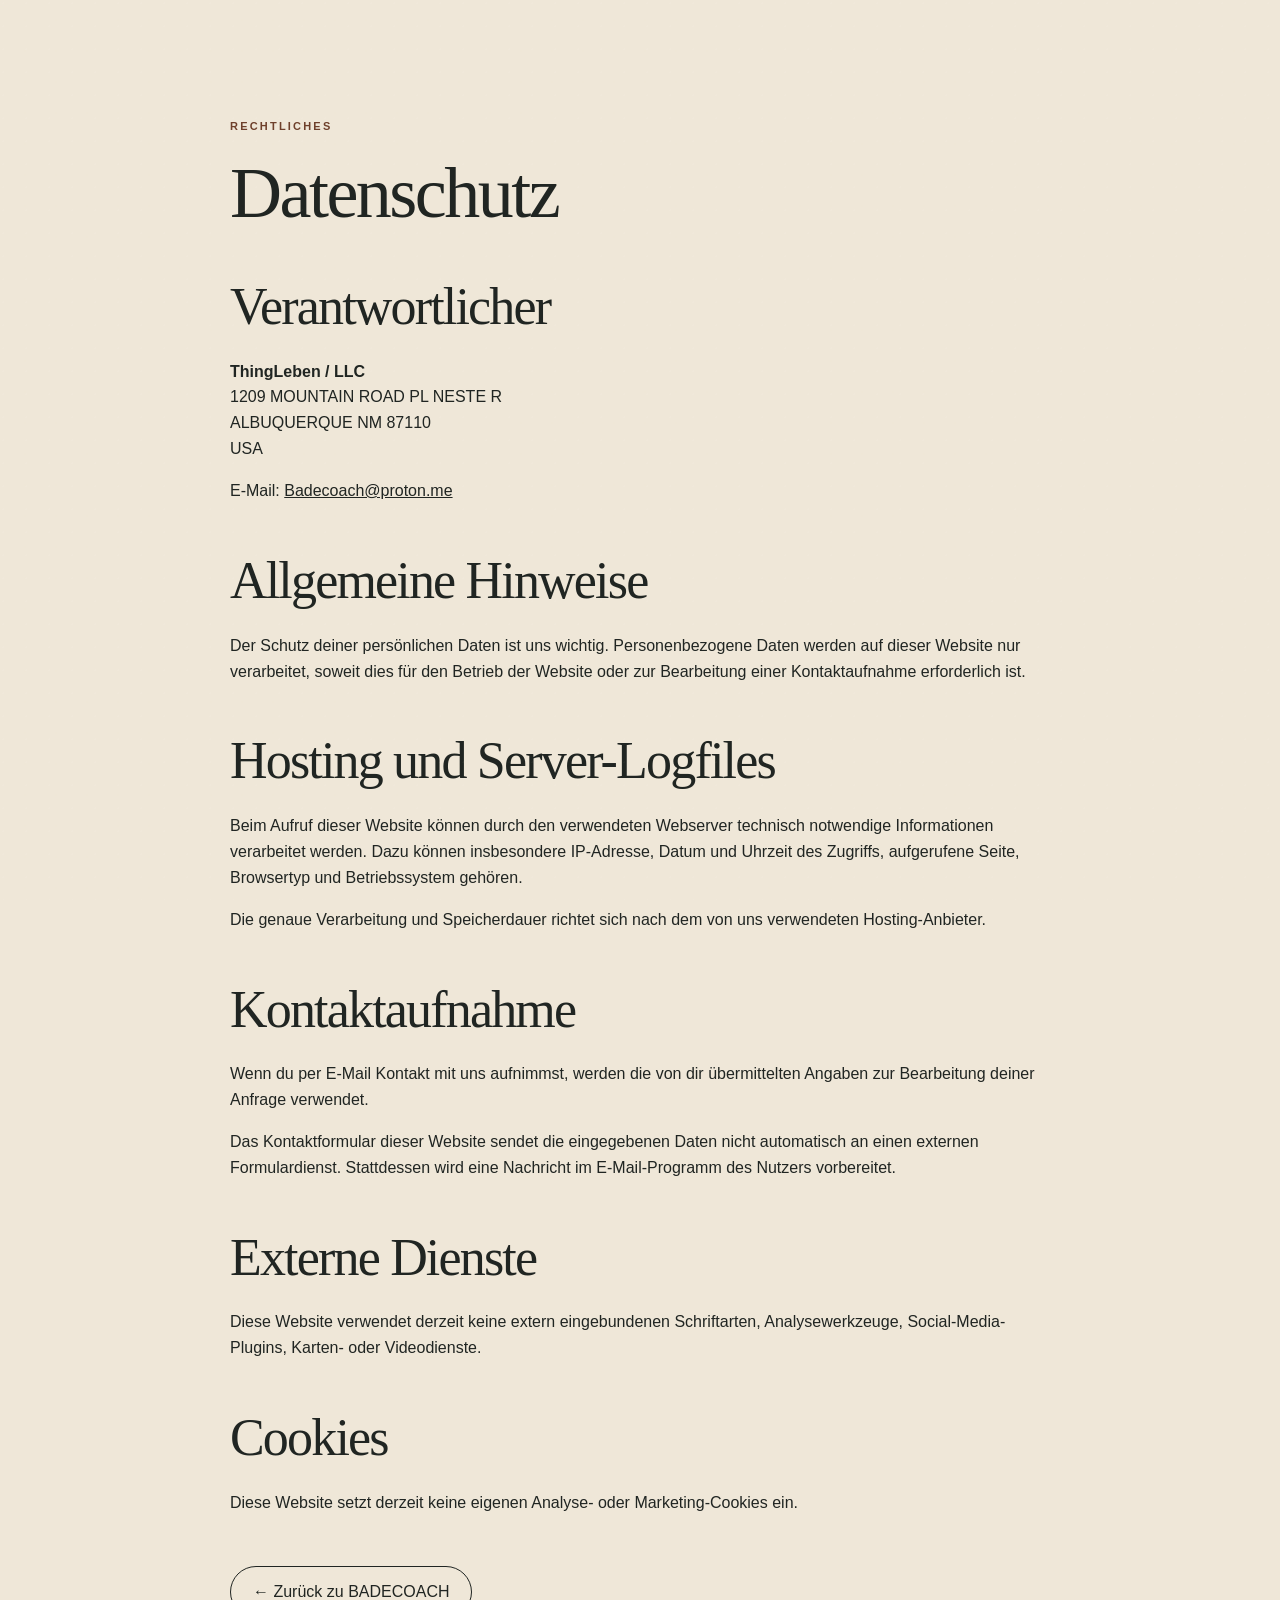
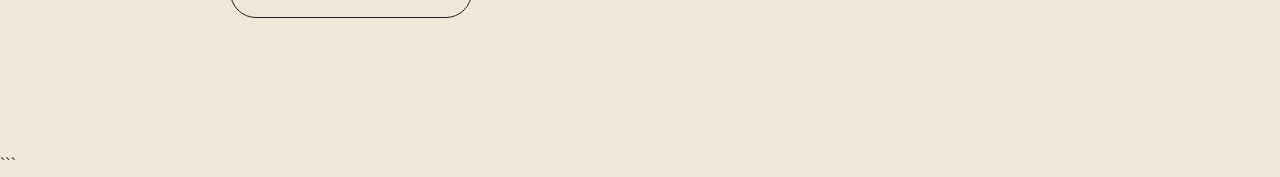
==== datenschutz.html @ 6d828cd8 "BADECOACH Website" ====
<!doctype html>
<html lang="de">

<head>
  <meta charset="utf-8">
  <meta name="viewport" content="width=device-width, initial-scale=1">

  <title>Datenschutz – BADECOACH</title>

  <link rel="stylesheet" href="styles.css">
</head>

<body>

  <main class="section">

    <div class="container" style="max-width:820px">

      <p class="eyebrow">RECHTLICHES</p>

      <h1 style="font-size:clamp(44px,7vw,72px)">
        Datenschutz
      </h1>

      <h2 style="font-size:clamp(32px,5vw,52px); margin-top:50px;">
        Verantwortlicher
      </h2>

      <p>
        <strong>ThingLeben / LLC</strong><br>
        1209 MOUNTAIN ROAD PL NESTE R<br>
        ALBUQUERQUE NM 87110<br>
        USA
      </p>

      <p>
        E-Mail:
        <a href="mailto:Badecoach@proton.me">
          Badecoach@proton.me
        </a>
      </p>


      <h2 style="font-size:clamp(32px,5vw,52px); margin-top:50px;">
        Allgemeine Hinweise
      </h2>

      <p>
        Der Schutz deiner persönlichen Daten ist uns wichtig.
        Personenbezogene Daten werden auf dieser Website nur verarbeitet,
        soweit dies für den Betrieb der Website oder zur Bearbeitung
        einer Kontaktaufnahme erforderlich ist.
      </p>


      <h2 style="font-size:clamp(32px,5vw,52px); margin-top:50px;">
        Hosting und Server-Logfiles
      </h2>

      <p>
        Beim Aufruf dieser Website können durch den verwendeten Webserver
        technisch notwendige Informationen verarbeitet werden.
        Dazu können insbesondere IP-Adresse, Datum und Uhrzeit des Zugriffs,
        aufgerufene Seite, Browsertyp und Betriebssystem gehören.
      </p>

      <p>
        Die genaue Verarbeitung und Speicherdauer richtet sich nach dem
        von uns verwendeten Hosting-Anbieter.
      </p>


      <h2 style="font-size:clamp(32px,5vw,52px); margin-top:50px;">
        Kontaktaufnahme
      </h2>

      <p>
        Wenn du per E-Mail Kontakt mit uns aufnimmst, werden die von dir
        übermittelten Angaben zur Bearbeitung deiner Anfrage verwendet.
      </p>

      <p>
        Das Kontaktformular dieser Website sendet die eingegebenen Daten
        nicht automatisch an einen externen Formulardienst.
        Stattdessen wird eine Nachricht im E-Mail-Programm des Nutzers
        vorbereitet.
      </p>


      <h2 style="font-size:clamp(32px,5vw,52px); margin-top:50px;">
        Externe Dienste
      </h2>

      <p>
        Diese Website verwendet derzeit keine extern eingebundenen
        Schriftarten, Analysewerkzeuge, Social-Media-Plugins,
        Karten- oder Videodienste.
      </p>


      <h2 style="font-size:clamp(32px,5vw,52px); margin-top:50px;">
        Cookies
      </h2>

      <p>
        Diese Website setzt derzeit keine eigenen Analyse- oder
        Marketing-Cookies ein.
      </p>


      <p style="margin-top:50px;">
        <a class="button button-secondary" href="index.html">
          ← Zurück zu BADECOACH
        </a>
      </p>

    </div>

  </main>

</body>

</html>
```
---- styles.css ----
:root {
  --sand: #efe7d8;
  --cream: #faf7f0;
  --ink: #202522;
  --muted: #696d67;
  --copper-dark: #6e402b;
  --green-dark: #263832;
  --line: rgba(32, 37, 34, .14);
  --light-line: rgba(255, 255, 255, .16);
  --container: 1220px;
  --shadow: 0 36px 100px rgba(44, 37, 29, .12);
}

/* ========================================
   GRUNDEINSTELLUNGEN
======================================== */

* {
  box-sizing: border-box;
}

html {
  scroll-behavior: smooth;
}

body {
  margin: 0;
  background: var(--sand);
  color: var(--ink);
  font-family:
    Inter,
    ui-sans-serif,
    -apple-system,
    BlinkMacSystemFont,
    "Segoe UI",
    sans-serif;
  line-height: 1.62;
}

body::before {
  content: "";
  position: fixed;
  inset: 0;
  pointer-events: none;
  opacity: .16;
  background-image:
    radial-gradient(
      circle at 15% 15%,
      rgba(255, 255, 255, .65) 0 1px,
      transparent 1px
    ),
    radial-gradient(
      circle at 80% 65%,
      rgba(70, 55, 40, .18) 0 1px,
      transparent 1px
    );
  background-size: 23px 23px, 31px 31px;
  mix-blend-mode: soft-light;
}

a {
  color: inherit;
}

button,
input,
textarea {
  font: inherit;
}

svg {
  display: block;
}

img {
  max-width: 100%;
}


/* ========================================
   BARRIEREFREIHEIT
======================================== */

.skip-link {
  position: absolute;
  left: -9999px;
  top: 12px;
}

.skip-link:focus {
  left: 12px;
  z-index: 999;
  padding: 10px 14px;
  border-radius: 999px;
  background: var(--cream);
}


/* ========================================
   GRUNDLAYOUT
======================================== */

.container {
  width: min(calc(100% - 44px), var(--container));
  margin-inline: auto;
}

.section {
  padding: 118px 0;
}

/* Sticky Header beim Anklicken der Menüpunkte berücksichtigen */
section[id] {
  scroll-margin-top: 100px;
}


/* ========================================
   HEADER
======================================== */

.site-header {
  position: sticky;
  top: 0;
  z-index: 80;

  border-bottom: 1px solid rgba(32, 37, 34, .08);

  background: rgba(239, 231, 216, .86);

  backdrop-filter: blur(20px);
}

.header-inner {
  min-height: 82px;

  display: flex;
  align-items: center;
  justify-content: space-between;

  gap: 28px;
}

.brand {
  display: inline-flex;
  align-items: center;

  gap: 13px;

  text-decoration: none;
}

.brand-symbol {
  width: 42px;
  height: 42px;
}

.brand-symbol svg {
  width: 100%;
  height: 100%;

  fill: none;

  stroke: var(--copper-dark);
  stroke-width: 1.4;
}

.brand-text strong,
.brand-text small {
  display: block;
}

.brand-text strong {
  font-family: Georgia, "Times New Roman", serif;

  font-size: 21px;
  font-weight: 500;

  letter-spacing: .16em;
}

.brand-text small {
  margin-top: 1px;

  color: var(--muted);

  font-size: 10px;

  letter-spacing: .12em;

  text-transform: uppercase;
}


/* ========================================
   NAVIGATION
======================================== */

.navigation {
  display: flex;
  align-items: center;

  gap: 27px;
}

.navigation a {
  font-size: 13px;

  text-decoration: none;
}

.nav-cta {
  padding: 9px 15px;

  border: 1px solid var(--ink);

  border-radius: 999px;
}

.menu-button {
  display: none;

  padding: 8px 13px;

  border: 1px solid var(--line);

  border-radius: 999px;

  background: transparent;
}


/* ========================================
   TYPOGRAFIE
======================================== */

.eyebrow {
  margin: 0 0 20px;

  color: var(--copper-dark);

  font-size: 11px;
  font-weight: 800;

  letter-spacing: .2em;
}

h1,
h2 {
  margin-top: 0;

  font-family: Georgia, "Times New Roman", serif;

  font-weight: 500;

  letter-spacing: -.035em;

  line-height: 1.03;
}

h1 {
  max-width: 850px;

  margin-bottom: 28px;

  font-size: clamp(58px, 7.4vw, 102px);
}

h2 {
  margin-bottom: 25px;

  font-size: clamp(42px, 5.2vw, 70px);
}

p {
  margin-top: 0;
}


/* ========================================
   HERO / STARTSEITE
======================================== */

.hero {
  position: relative;

  min-height: calc(100vh - 82px);

  display: flex;
  align-items: center;

  overflow: hidden;

  padding: 88px 0 96px;
}

.hero-grid {
  display: grid;

  grid-template-columns: 1.08fr .92fr;

  gap: 78px;

  align-items: center;
}

.lead {
  max-width: 760px;

  color: #505650;

  font-size: clamp(18px, 2vw, 22px);
}


/* Buttons */

.hero-actions {
  display: flex;
  flex-wrap: wrap;

  gap: 12px;

  margin: 38px 0;
}

.button {
  min-height: 52px;

  display: inline-flex;
  align-items: center;
  justify-content: center;

  padding: 0 22px;

  border: 1px solid transparent;

  border-radius: 999px;

  cursor: pointer;

  text-decoration: none;

  transition:
    transform .2s ease,
    background-color .2s ease;
}

.button-primary {
  background: var(--green-dark);

  color: var(--cream);
}

.button-primary:hover {
  transform: translateY(-1px);

  background: #1d2b27;
}

.button-secondary {
  border-color: var(--ink);
}

.button-secondary:hover {
  background: rgba(255, 255, 255, .32);
}


/* Ankommen – Ablegen – Eintauchen */

.hero-signature {
  display: flex;
  align-items: center;
  flex-wrap: wrap;

  gap: 9px;

  color: var(--muted);

  font-size: 9px;
  font-weight: 700;

  letter-spacing: .14em;
}

.hero-signature i {
  width: 24px;
  height: 1px;

  background: rgba(32, 37, 34, .26);
}


/* Hero Bild */

.hero-art {
  position: relative;
}

.hero-image {
  width: 100%;
  height: 460px;

  object-fit: cover;

  display: block;

  border-radius: 28px;

  box-shadow: var(--shadow);
}


/* Infobox auf dem Bild */

.hero-note {
  position: absolute;

  left: -32px;
  bottom: 0;

  width: 280px;

  padding: 23px 25px 20px;

  border: 1px solid rgba(255, 255, 255, .42);

  border-radius: 20px;

  background: rgba(250, 247, 240, .86);

  box-shadow:
    0 18px 60px rgba(53, 42, 31, .12);

  backdrop-filter: blur(13px);
}

.hero-note-kicker {
  display: block;

  margin-bottom: 6px;

  color: var(--copper-dark);

  font-size: 9px;
  font-weight: 800;

  letter-spacing: .18em;
}

.hero-note strong {
  display: block;

  font-family: Georgia, "Times New Roman", serif;

  font-size: 24px;
  font-weight: 500;
}

.hero-note p {
  margin: 3px 0 0;

  color: var(--muted);

  font-size: 12px;
}


/* Hintergrund-Licht */

.hero-glow {
  position: absolute;

  border-radius: 50%;

  pointer-events: none;

  filter: blur(2px);
}

.hero-glow-a {
  width: 460px;
  height: 460px;

  left: -260px;
  top: 10%;

  background:
    rgba(194, 158, 119, .2);
}

.hero-glow-b {
  width: 420px;
  height: 420px;

  right: -220px;
  bottom: -100px;

  background:
    rgba(68, 95, 86, .15);
}


/* ========================================
   DIE IDEE
======================================== */

.manifesto {
  background: var(--cream);
}

.manifesto-grid {
  display: grid;

  grid-template-columns: .92fr 1.08fr;

  gap: 90px;
}

.manifesto-copy {
  padding-top: 37px;

  color: #515852;

  font-size: 20px;
}

.manifesto-copy p + p {
  margin-top: 25px;
}


/* ========================================
   LANGZEITBADEN
======================================== */

.bath-section {
  background: var(--sand);
}

.section-heading {
  margin-bottom: 54px;
}

.section-heading.narrow {
  max-width: 900px;
}

.section-heading > p:not(.eyebrow) {
  max-width: 820px;

  color: #555b55;

  font-size: 18px;
}

.bath-section-image {
  width: 100%;
  height: 520px;

  object-fit: cover;

  display: block;

  border-radius: 28px;
}


/* ========================================
   DER RAUM
======================================== */

.copper-section {
  background: var(--green-dark);

  color: var(--cream);
}

.copper-section .eyebrow {
  color: #d2a781;
}

.copper-copy {
  max-width: 820px;
}

.copper-copy > p:not(.eyebrow) {
  color: rgba(250, 247, 240, .74);

  font-size: 18px;
}

.copper-section-image {
  width: 100%;
  height: 520px;

  object-fit: cover;

  display: block;

  margin-top: 50px;

  border-radius: 28px;
}


/* ========================================
   COACHING
======================================== */

.coaching-section {
  background: var(--cream);
}

.coaching-intro {
  max-width: 820px;
}

.coaching-intro > p:not(.eyebrow) {
  max-width: 680px;

  color: var(--muted);

  font-size: 18px;
}


/* ========================================
   DER RHYTHMUS / ABLAUF
======================================== */

.rhythm-section {
  background: var(--ink);

  color: var(--cream);
}

.rhythm-section .eyebrow {
  color: #d2a781;
}

.rhythm {
  display: grid;

  grid-template-columns: repeat(3, 1fr);

  border-top: 1px solid var(--light-line);
  border-left: 1px solid var(--light-line);
}

.rhythm-item {
  min-height: 280px;

  padding: 30px;

  border-right:
    1px solid var(--light-line);

  border-bottom:
    1px solid var(--light-line);
}

.rhythm-item strong {
  display: block;

  margin-bottom: 9px;

  font-family: Georgia, "Times New Roman", serif;

  font-size: 25px;
  font-weight: 500;
}

.rhythm-item p {
  margin: 0;

  color: rgba(250, 247, 240, .57);
}


/* ========================================
   KONTAKT
======================================== */

.contact-section {
  background: var(--cream);
}

.contact-shell {
  display: grid;

  grid-template-columns:
    .88fr 1.12fr;

  gap: 76px;

  padding: 58px;

  border-radius: 30px;

  background: var(--green-dark);

  color: var(--cream);
}

.contact-shell .eyebrow {
  color: #d2a781;
}

.contact-copy > p:not(.eyebrow) {
  max-width: 540px;

  color: rgba(250, 247, 240, .63);

  font-size: 17px;
}


/* Kontaktformular */

.contact-form {
  display: grid;

  grid-template-columns:
    1fr 1fr;

  gap: 17px;
}

.contact-form label {
  display: grid;

  gap: 8px;
}

.contact-form label > span {
  font-size: 12px;
  font-weight: 700;

  letter-spacing: .03em;
}

.contact-form input[type="text"],
.contact-form input[type="email"],
.contact-form textarea {
  width: 100%;

  padding: 14px 15px;

  border:
    1px solid rgba(250, 247, 240, .2);

  border-radius: 13px;

  outline: 0;

  background:
    rgba(250, 247, 240, .08);

  color: var(--cream);
}

.contact-form input:focus,
.contact-form textarea:focus {
  border-color: #d2a781;

  box-shadow:
    0 0 0 3px rgba(210, 167, 129, .12);
}

.contact-form textarea {
  resize: vertical;
}

.full {
  grid-column: 1 / -1;
}

.consent {
  grid-template-columns:
    22px 1fr !important;

  align-items: start;

  color:
    rgba(250, 247, 240, .6);
}

.consent > span {
  font-weight: 400 !important;
}

.form-actions {
  display: flex;

  flex-wrap: wrap;

  align-items: center;

  gap: 18px;
}

.contact-form .button-primary {
  background: var(--sand);

  color: var(--ink);
}

.form-actions small {
  max-width: 320px;

  color:
    rgba(250, 247, 240, .48);
}


/* ========================================
   FOOTER
======================================== */

.site-footer {
  padding: 58px 0 30px;

  background: #151a18;

  color: var(--cream);
}

.footer-main {
  display: flex;

  justify-content: space-between;

  gap: 32px;

  align-items: flex-start;
}

.footer-brand strong {
  display: block;

  font-family:
    Georgia,
    "Times New Roman",
    serif;

  font-size: 28px;
  font-weight: 500;

  letter-spacing: .14em;
}

.footer-brand span {
  display: block;

  margin-top: 5px;

  color:
    rgba(250, 247, 240, .45);

  font-size: 11px;
}

.footer-links {
  display: flex;

  flex-wrap: wrap;

  gap: 22px;
}

.footer-links a {
  color:
    rgba(250, 247, 240, .72);

  font-size: 13px;

  text-decoration: none;
}

.footer-bottom {
  margin-top: 38px;

  padding-top: 22px;

  display: flex;

  justify-content: space-between;

  gap: 20px;

  border-top:
    1px solid rgba(250, 247, 240, .09);

  color:
    rgba(250, 247, 240, .34);

  font-size: 11px;
}


/* ========================================
   TABLET
======================================== */

@media (max-width: 960px) {

  .menu-button {
    display: inline-flex;
  }

  .navigation {
    display: none;

    position: absolute;

    left: 22px;
    right: 22px;
    top: 72px;

    padding: 18px;

    flex-direction: column;

    align-items: stretch;

    border: 1px solid var(--line);

    border-radius: 18px;

    background: var(--cream);

    box-shadow: var(--shadow);
  }

  .navigation.is-open {
    display: flex;
  }

  .hero {
    min-height: auto;

    padding-top: 70px;
  }

  .hero-grid,
  .manifesto-grid,
  .contact-shell {
    grid-template-columns: 1fr;

    gap: 50px;
  }

  .rhythm {
    grid-template-columns:
      1fr 1fr;
  }

  .contact-shell {
    padding: 42px;
  }
}


/* ========================================
   SMARTPHONE
======================================== */

@media (max-width: 640px) {

  .container {
    width:
      min(
        calc(100% - 28px),
        var(--container)
      );
  }

  .header-inner {
    min-height: 70px;
  }

  .brand-text small {
    display: none;
  }

  .brand-text strong {
    font-size: 18px;
  }

  h1 {
    font-size:
      clamp(48px, 14vw, 68px);
  }

  h2 {
    font-size:
      clamp(37px, 11vw, 52px);
  }

  .section {
    padding: 82px 0;
  }

  .hero-image {
    height: 330px;
  }

  .bath-section-image,
  .copper-section-image {
    height: 320px;
  }

  .hero-note {
    left: 10px;
    right: 10px;

    width: auto;
  }

  .rhythm {
    grid-template-columns: 1fr;
  }

  .rhythm-item {
    min-height: auto;
  }

  .contact-shell {
    padding: 30px 22px;
  }

  .contact-form {
    grid-template-columns: 1fr;
  }

  .contact-form > * {
    grid-column: 1 / -1;
  }

  .footer-main,
  .footer-bottom {
    flex-direction: column;
  }
}


/* ========================================
   REDUZIERTE BEWEGUNG
======================================== */

@media (prefers-reduced-motion: reduce) {

  html {
    scroll-behavior: auto;
  }

  *,
  *::before,
  *::after {
    transition-duration:
      .01ms !important;
  }
}
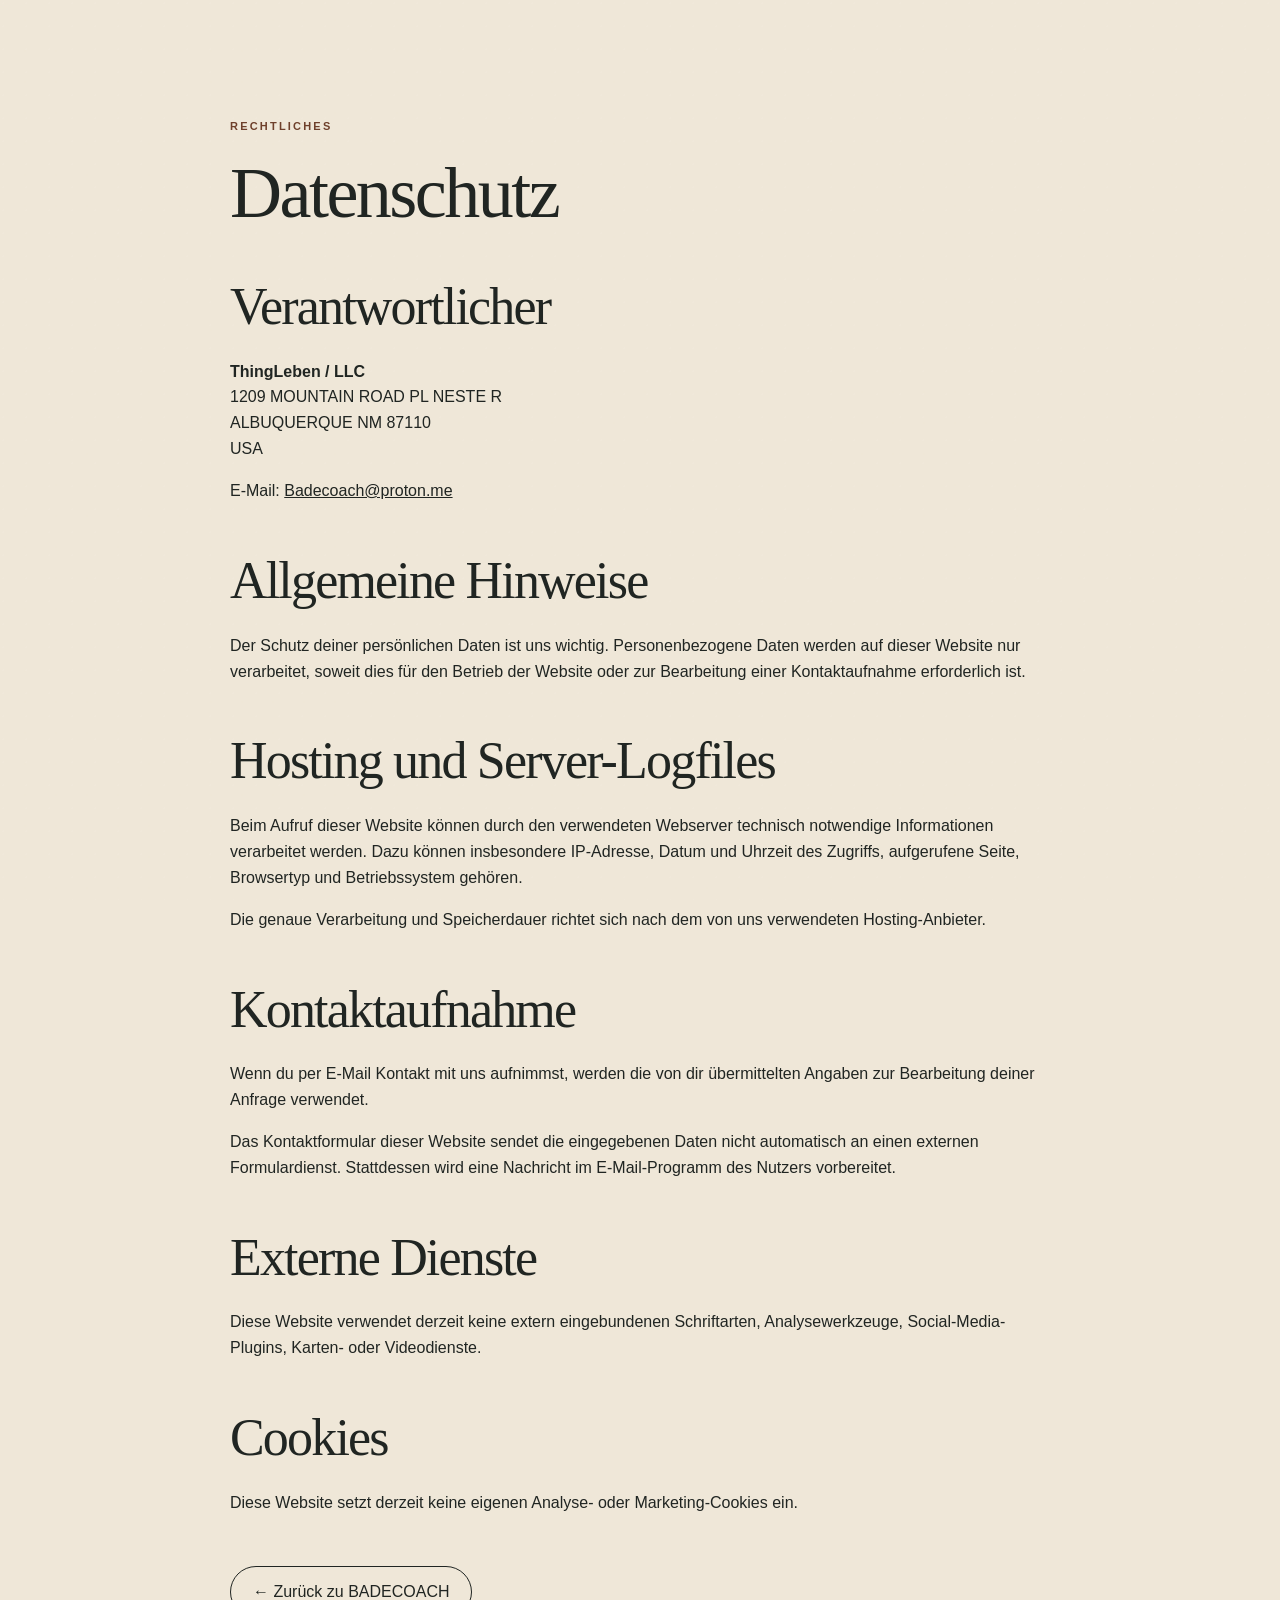
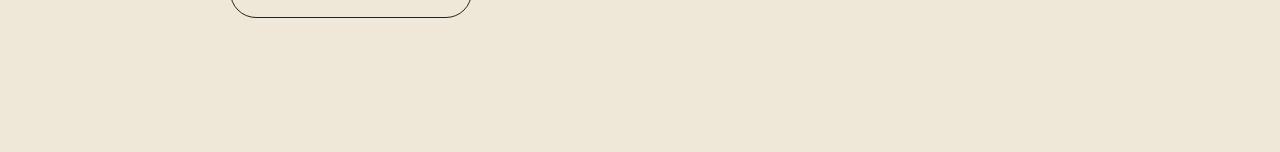
==== commit c7051a81: "Änderung" ====
--- a/datenschutz.html
+++ b/datenschutz.html
@@ -121,5 +121,4 @@
 </body>
 
 </html>
-```
 
